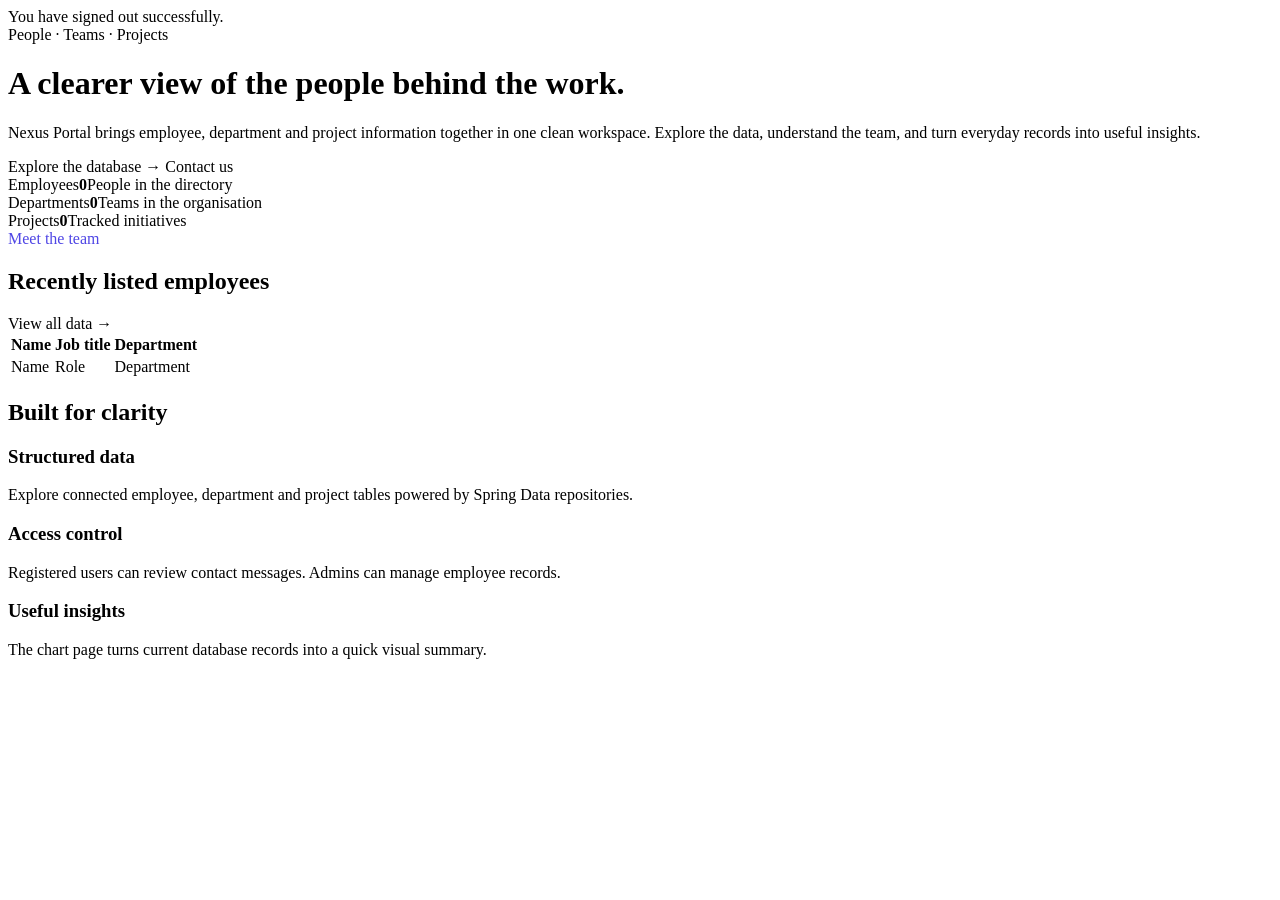
==== src/main/resources/templates/index.html @ 520b12ad "Initial commit: Complete Nexus Portal with Auth, CRUD, Chart, and REST API" ====
<!doctype html><html lang="en" xmlns:th="http://www.thymeleaf.org" xmlns:sec="http://www.thymeleaf.org/extras/spring-security"><head><meta charset="utf-8"><meta name="viewport" content="width=device-width, initial-scale=1"><title>Nexus Portal | Home</title><link rel="stylesheet" th:href="@{/css/style.css}"></head><body><nav th:replace="~{fragments :: nav}"></nav><main class="container"><div th:if="${param.logout}" class="alert">You have signed out successfully.</div><div class="hero"><div class="eyebrow">People · Teams · Projects</div><h1>A clearer view of the people behind the work.</h1><p>Nexus Portal brings employee, department and project information together in one clean workspace. Explore the data, understand the team, and turn everyday records into useful insights.</p><a class="btn" th:href="@{/database}">Explore the database →</a> <a class="btn secondary" th:href="@{/contact}">Contact us</a></div><div class="stats"><div class="stat"><span class="muted">Employees</span><strong th:text="${employeeCount}">0</strong><span class="muted">People in the directory</span></div><div class="stat"><span class="muted">Departments</span><strong th:text="${departmentCount}">0</strong><span class="muted">Teams in the organisation</span></div><div class="stat"><span class="muted">Projects</span><strong th:text="${projectCount}">0</strong><span class="muted">Tracked initiatives</span></div></div><div class="section-head"><div><div class="eyebrow" style="color:#4f46e5">Meet the team</div><h2>Recently listed employees</h2></div><a th:href="@{/database}">View all data →</a></div><div class="table-wrap"><table><thead><tr><th>Name</th><th>Job title</th><th>Department</th></tr></thead><tbody><tr th:each="e:${latestEmployees}"><td th:text="${e.fullName}">Name</td><td th:text="${e.jobTitle}">Role</td><td th:text="${e.department != null ? e.department.name : 'Unassigned'}">Department</td></tr></tbody></table></div><div class="section-head"><h2>Built for clarity</h2></div><div class="grid"><div class="card"><h3>Structured data</h3><p class="muted">Explore connected employee, department and project tables powered by Spring Data repositories.</p></div><div class="card"><h3>Access control</h3><p class="muted">Registered users can review contact messages. Admins can manage employee records.</p></div><div class="card"><h3>Useful insights</h3><p class="muted">The chart page turns current database records into a quick visual summary.</p></div></div></main><footer th:replace="~{fragments :: footer}"></footer><script th:src="@{/js/app.js}"></script></body></html>
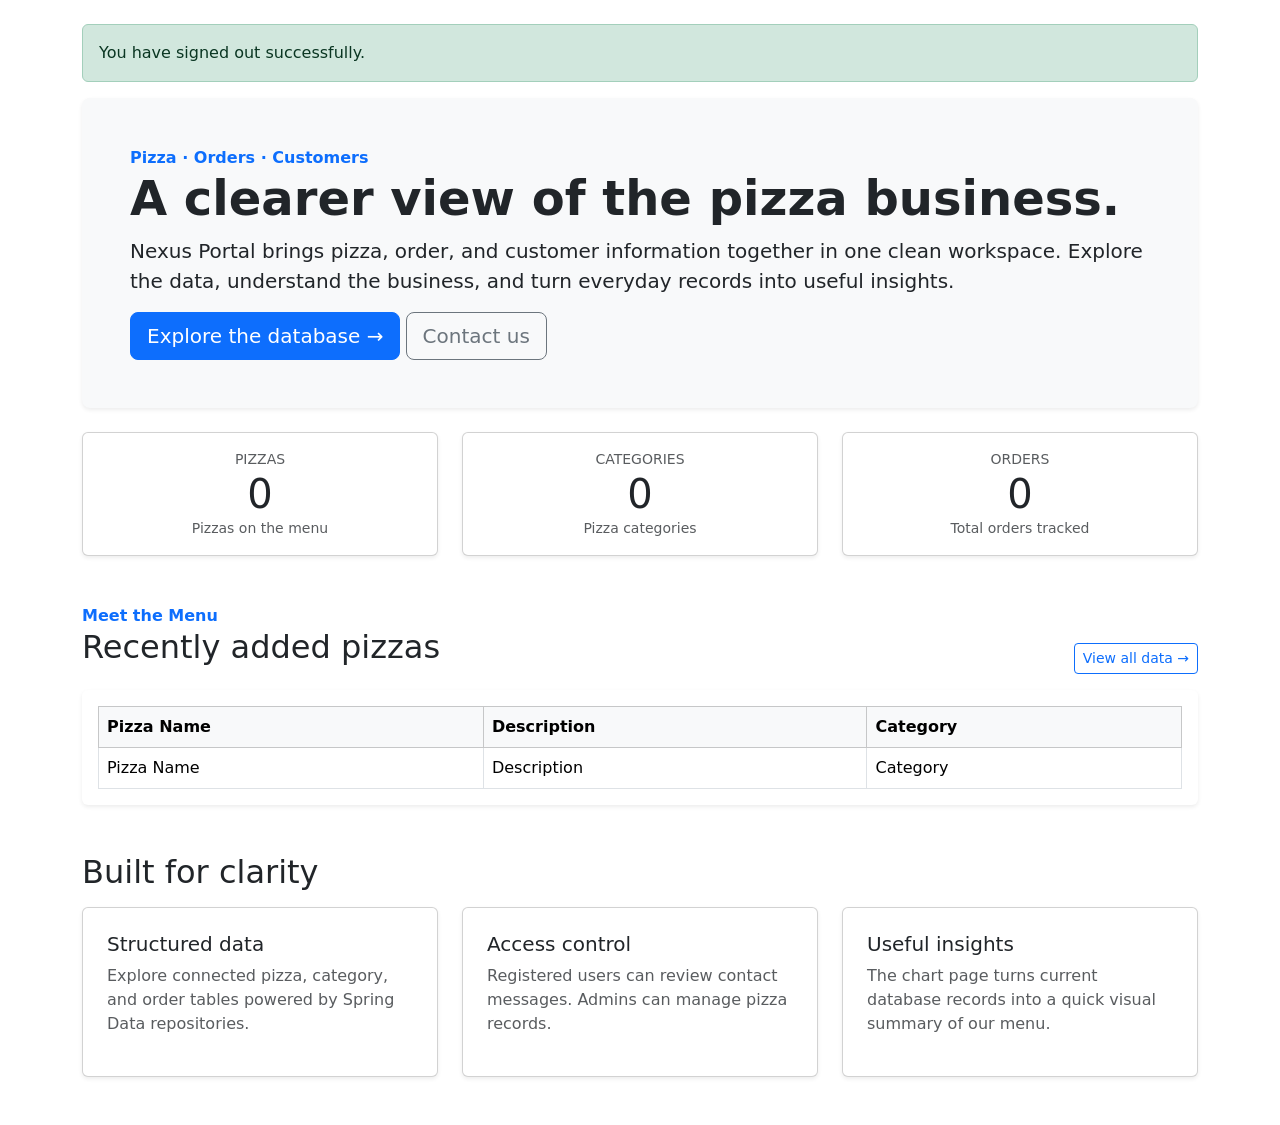
==== commit ff13da1a: "feat: integrate Bootstrap 5 as named theme across all UI pages" ====
--- a/src/main/resources/templates/index.html
+++ b/src/main/resources/templates/index.html
@@ -1 +1,109 @@
-<!doctype html><html lang="en" xmlns:th="http://www.thymeleaf.org" xmlns:sec="http://www.thymeleaf.org/extras/spring-security"><head><meta charset="utf-8"><meta name="viewport" content="width=device-width, initial-scale=1"><title>Nexus Portal | Home</title><link rel="stylesheet" th:href="@{/css/style.css}"></head><body><nav th:replace="~{fragments :: nav}"></nav><main class="container"><div th:if="${param.logout}" class="alert">You have signed out successfully.</div><div class="hero"><div class="eyebrow">People · Teams · Projects</div><h1>A clearer view of the people behind the work.</h1><p>Nexus Portal brings employee, department and project information together in one clean workspace. Explore the data, understand the team, and turn everyday records into useful insights.</p><a class="btn" th:href="@{/database}">Explore the database →</a> <a class="btn secondary" th:href="@{/contact}">Contact us</a></div><div class="stats"><div class="stat"><span class="muted">Employees</span><strong th:text="${employeeCount}">0</strong><span class="muted">People in the directory</span></div><div class="stat"><span class="muted">Departments</span><strong th:text="${departmentCount}">0</strong><span class="muted">Teams in the organisation</span></div><div class="stat"><span class="muted">Projects</span><strong th:text="${projectCount}">0</strong><span class="muted">Tracked initiatives</span></div></div><div class="section-head"><div><div class="eyebrow" style="color:#4f46e5">Meet the team</div><h2>Recently listed employees</h2></div><a th:href="@{/database}">View all data →</a></div><div class="table-wrap"><table><thead><tr><th>Name</th><th>Job title</th><th>Department</th></tr></thead><tbody><tr th:each="e:${latestEmployees}"><td th:text="${e.fullName}">Name</td><td th:text="${e.jobTitle}">Role</td><td th:text="${e.department != null ? e.department.name : 'Unassigned'}">Department</td></tr></tbody></table></div><div class="section-head"><h2>Built for clarity</h2></div><div class="grid"><div class="card"><h3>Structured data</h3><p class="muted">Explore connected employee, department and project tables powered by Spring Data repositories.</p></div><div class="card"><h3>Access control</h3><p class="muted">Registered users can review contact messages. Admins can manage employee records.</p></div><div class="card"><h3>Useful insights</h3><p class="muted">The chart page turns current database records into a quick visual summary.</p></div></div></main><footer th:replace="~{fragments :: footer}"></footer><script th:src="@{/js/app.js}"></script></body></html>
+<!doctype html>
+<html lang="en" xmlns:th="http://www.thymeleaf.org" xmlns:sec="http://www.thymeleaf.org/extras/spring-security">
+<head>
+    <meta charset="utf-8">
+    <meta name="viewport" content="width=device-width, initial-scale=1">
+    <title>Nexus Portal | Home</title>
+    <!-- Bootstrap 5 Named Theme -->
+    <link href="https://cdn.jsdelivr.net/npm/bootstrap@5.3.2/dist/css/bootstrap.min.css" rel="stylesheet">
+    <!-- Custom CSS -->
+    <link rel="stylesheet" th:href="@{/css/style.css}">
+</head>
+<body>
+
+    <nav th:replace="~{fragments :: nav}"></nav>
+
+    <main class="container mt-4">
+        <div th:if="${param.logout}" class="alert alert-success">You have signed out successfully.</div>
+
+        <!-- Hero Section -->
+        <div class="hero p-5 mb-4 bg-light rounded-3 shadow-sm">
+            <div class="eyebrow text-primary fw-bold">Pizza · Orders · Customers</div>
+            <h1 class="display-5 fw-bold">A clearer view of the pizza business.</h1>
+            <p class="lead">Nexus Portal brings pizza, order, and customer information together in one clean workspace. Explore the data, understand the business, and turn everyday records into useful insights.</p>
+            <a class="btn btn-primary btn-lg" th:href="@{/database}">Explore the database →</a> 
+            <a class="btn btn-outline-secondary btn-lg" th:href="@{/contact}">Contact us</a>
+        </div>
+
+        <!-- Stats Section -->
+        <div class="row text-center mb-5">
+            <div class="col-md-4">
+                <div class="card shadow-sm p-3">
+                    <span class="text-muted text-uppercase small">Pizzas</span>
+                    <strong class="display-6" th:text="${employeeCount}">0</strong>
+                    <span class="text-muted small">Pizzas on the menu</span>
+                </div>
+            </div>
+            <div class="col-md-4">
+                <div class="card shadow-sm p-3">
+                    <span class="text-muted text-uppercase small">Categories</span>
+                    <strong class="display-6" th:text="${departmentCount}">0</strong>
+                    <span class="text-muted small">Pizza categories</span>
+                </div>
+            </div>
+            <div class="col-md-4">
+                <div class="card shadow-sm p-3">
+                    <span class="text-muted text-uppercase small">Orders</span>
+                    <strong class="display-6" th:text="${projectCount}">0</strong>
+                    <span class="text-muted small">Total orders tracked</span>
+                </div>
+            </div>
+        </div>
+
+        <!-- Recently Listed Section -->
+        <div class="d-flex justify-content-between align-items-end mb-3">
+            <div>
+                <div class="eyebrow text-primary fw-bold">Meet the Menu</div>
+                <h2>Recently added pizzas</h2>
+            </div>
+            <a th:href="@{/database}" class="btn btn-sm btn-outline-primary">View all data →</a>
+        </div>
+
+        <div class="table-wrap shadow-sm rounded bg-white p-3 mb-5">
+            <table class="table table-hover table-bordered align-middle mb-0">
+                <thead class="table-light">
+                    <tr>
+                        <th>Pizza Name</th>
+                        <th>Description</th>
+                        <th>Category</th>
+                    </tr>
+                </thead>
+                <tbody>
+                    <tr th:each="e:${latestEmployees}">
+                        <td th:text="${e.fullName}">Pizza Name</td>
+                        <td th:text="${e.jobTitle}">Description</td>
+                        <td th:text="${e.department != null ? e.department.name : 'Uncategorized'}">Category</td>
+                    </tr>
+                </tbody>
+            </table>
+        </div>
+
+        <!-- Features Section -->
+        <h2 class="mb-3">Built for clarity</h2>
+        <div class="row g-4 mb-5">
+            <div class="col-md-4">
+                <div class="card h-100 shadow-sm p-4">
+                    <h3 class="h5">Structured data</h3>
+                    <p class="text-muted">Explore connected pizza, category, and order tables powered by Spring Data repositories.</p>
+                </div>
+            </div>
+            <div class="col-md-4">
+                <div class="card h-100 shadow-sm p-4">
+                    <h3 class="h5">Access control</h3>
+                    <p class="text-muted">Registered users can review contact messages. Admins can manage pizza records.</p>
+                </div>
+            </div>
+            <div class="col-md-4">
+                <div class="card h-100 shadow-sm p-4">
+                    <h3 class="h5">Useful insights</h3>
+                    <p class="text-muted">The chart page turns current database records into a quick visual summary of our menu.</p>
+                </div>
+            </div>
+        </div>
+    </main>
+
+    <footer th:replace="~{fragments :: footer}"></footer>
+
+    <script th:src="@{/js/app.js}"></script>
+</body>
+</html>
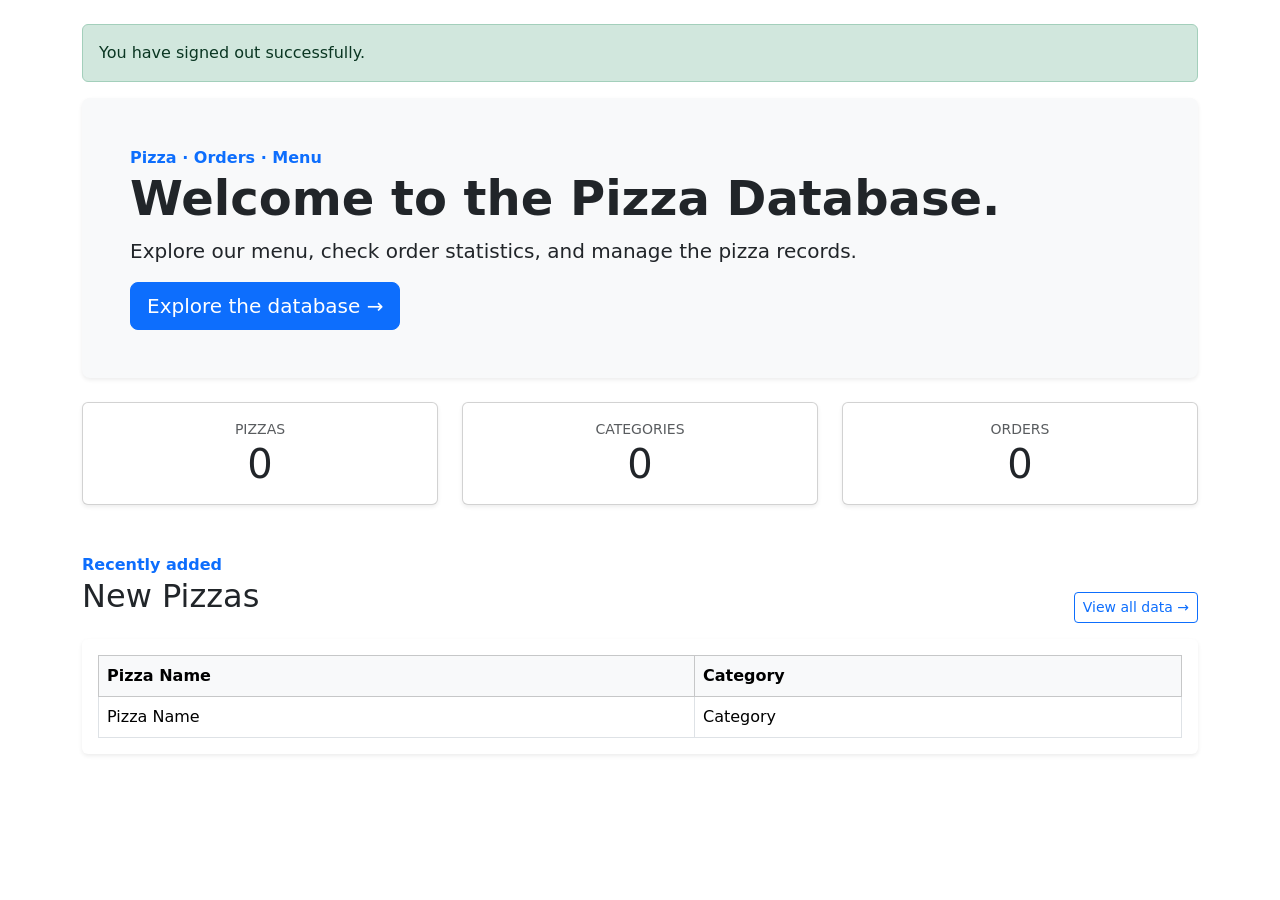
==== commit 8028ceff: "feat: complete migration to Pizza database and fix Bootstrap navbar UI" ====
--- a/src/main/resources/templates/index.html
+++ b/src/main/resources/templates/index.html
@@ -4,106 +4,64 @@
     <meta charset="utf-8">
     <meta name="viewport" content="width=device-width, initial-scale=1">
     <title>Nexus Portal | Home</title>
-    <!-- Bootstrap 5 Named Theme -->
     <link href="https://cdn.jsdelivr.net/npm/bootstrap@5.3.2/dist/css/bootstrap.min.css" rel="stylesheet">
-    <!-- Custom CSS -->
     <link rel="stylesheet" th:href="@{/css/style.css}">
 </head>
 <body>
-
     <nav th:replace="~{fragments :: nav}"></nav>
-
     <main class="container mt-4">
         <div th:if="${param.logout}" class="alert alert-success">You have signed out successfully.</div>
-
-        <!-- Hero Section -->
         <div class="hero p-5 mb-4 bg-light rounded-3 shadow-sm">
-            <div class="eyebrow text-primary fw-bold">Pizza · Orders · Customers</div>
-            <h1 class="display-5 fw-bold">A clearer view of the pizza business.</h1>
-            <p class="lead">Nexus Portal brings pizza, order, and customer information together in one clean workspace. Explore the data, understand the business, and turn everyday records into useful insights.</p>
+            <div class="eyebrow text-primary fw-bold">Pizza · Orders · Menu</div>
+            <h1 class="display-5 fw-bold">Welcome to the Pizza Database.</h1>
+            <p class="lead">Explore our menu, check order statistics, and manage the pizza records.</p>
             <a class="btn btn-primary btn-lg" th:href="@{/database}">Explore the database →</a> 
-            <a class="btn btn-outline-secondary btn-lg" th:href="@{/contact}">Contact us</a>
         </div>
-
-        <!-- Stats Section -->
         <div class="row text-center mb-5">
             <div class="col-md-4">
                 <div class="card shadow-sm p-3">
                     <span class="text-muted text-uppercase small">Pizzas</span>
-                    <strong class="display-6" th:text="${employeeCount}">0</strong>
-                    <span class="text-muted small">Pizzas on the menu</span>
+                    <strong class="display-6" th:text="${pizzaCount}">0</strong>
                 </div>
             </div>
             <div class="col-md-4">
                 <div class="card shadow-sm p-3">
                     <span class="text-muted text-uppercase small">Categories</span>
-                    <strong class="display-6" th:text="${departmentCount}">0</strong>
-                    <span class="text-muted small">Pizza categories</span>
+                    <strong class="display-6" th:text="${categoryCount}">0</strong>
                 </div>
             </div>
             <div class="col-md-4">
                 <div class="card shadow-sm p-3">
                     <span class="text-muted text-uppercase small">Orders</span>
-                    <strong class="display-6" th:text="${projectCount}">0</strong>
-                    <span class="text-muted small">Total orders tracked</span>
+                    <strong class="display-6" th:text="${orderCount}">0</strong>
                 </div>
             </div>
         </div>
-
-        <!-- Recently Listed Section -->
         <div class="d-flex justify-content-between align-items-end mb-3">
             <div>
-                <div class="eyebrow text-primary fw-bold">Meet the Menu</div>
-                <h2>Recently added pizzas</h2>
+                <div class="eyebrow text-primary fw-bold">Recently added</div>
+                <h2>New Pizzas</h2>
             </div>
             <a th:href="@{/database}" class="btn btn-sm btn-outline-primary">View all data →</a>
         </div>
-
         <div class="table-wrap shadow-sm rounded bg-white p-3 mb-5">
             <table class="table table-hover table-bordered align-middle mb-0">
                 <thead class="table-light">
                     <tr>
                         <th>Pizza Name</th>
-                        <th>Description</th>
                         <th>Category</th>
                     </tr>
                 </thead>
                 <tbody>
-                    <tr th:each="e:${latestEmployees}">
-                        <td th:text="${e.fullName}">Pizza Name</td>
-                        <td th:text="${e.jobTitle}">Description</td>
-                        <td th:text="${e.department != null ? e.department.name : 'Uncategorized'}">Category</td>
+                    <tr th:each="p:${latestPizzas}">
+                        <td th:text="${p.pname}">Pizza Name</td>
+                        <td th:text="${p.category != null ? p.category.cname : 'Uncategorized'}">Category</td>
                     </tr>
                 </tbody>
             </table>
         </div>
-
-        <!-- Features Section -->
-        <h2 class="mb-3">Built for clarity</h2>
-        <div class="row g-4 mb-5">
-            <div class="col-md-4">
-                <div class="card h-100 shadow-sm p-4">
-                    <h3 class="h5">Structured data</h3>
-                    <p class="text-muted">Explore connected pizza, category, and order tables powered by Spring Data repositories.</p>
-                </div>
-            </div>
-            <div class="col-md-4">
-                <div class="card h-100 shadow-sm p-4">
-                    <h3 class="h5">Access control</h3>
-                    <p class="text-muted">Registered users can review contact messages. Admins can manage pizza records.</p>
-                </div>
-            </div>
-            <div class="col-md-4">
-                <div class="card h-100 shadow-sm p-4">
-                    <h3 class="h5">Useful insights</h3>
-                    <p class="text-muted">The chart page turns current database records into a quick visual summary of our menu.</p>
-                </div>
-            </div>
-        </div>
     </main>
-
     <footer th:replace="~{fragments :: footer}"></footer>
-
     <script th:src="@{/js/app.js}"></script>
 </body>
 </html>
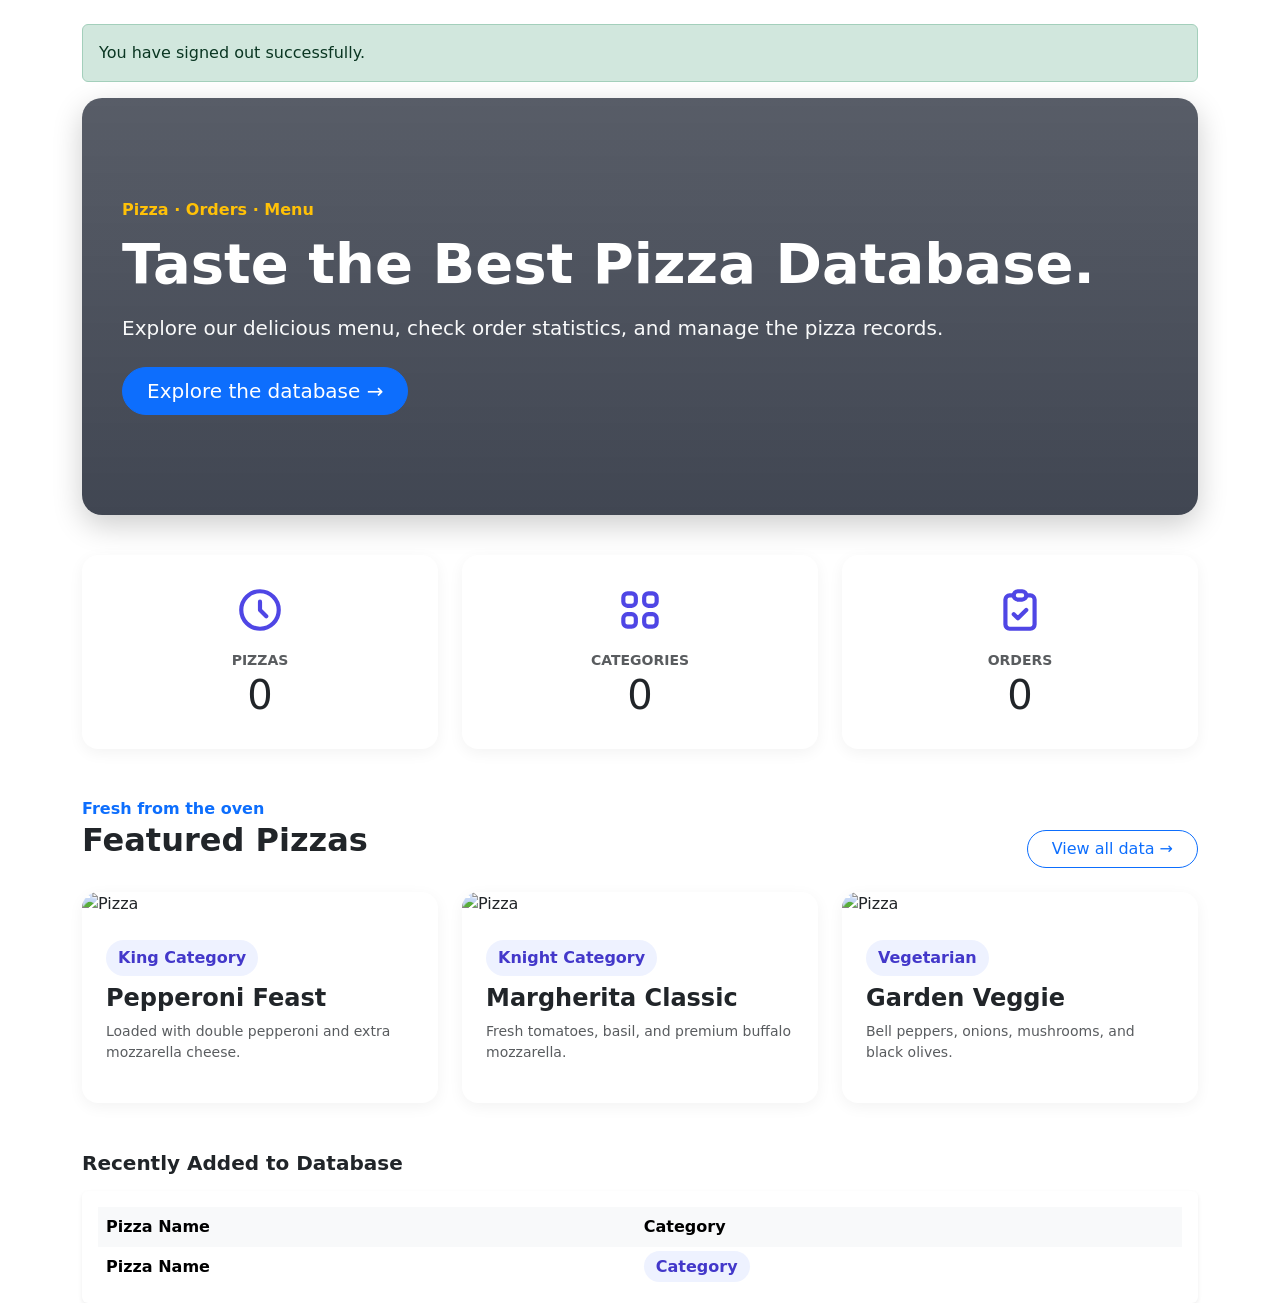
==== commit 1c2a079d: "feat: add pizza images to homepage and fix chart API routing" ====
--- a/src/main/resources/templates/index.html
+++ b/src/main/resources/templates/index.html
@@ -6,60 +6,178 @@
     <title>Nexus Portal | Home</title>
     <link href="https://cdn.jsdelivr.net/npm/bootstrap@5.3.2/dist/css/bootstrap.min.css" rel="stylesheet">
     <link rel="stylesheet" th:href="@{/css/style.css}">
+    <style>
+        /* Custom styles for the new Homepage */
+        .hero-banner {
+            background: linear-gradient(rgba(17, 24, 39, 0.7), rgba(17, 24, 39, 0.8)), 
+                        url('https://images.unsplash.com/photo-1513104890138-7c749659a591?q=80&w=2070&auto=format&fit=crop') center/cover no-repeat;
+            color: white;
+            border-radius: 20px;
+            padding: 100px 40px;
+            margin-bottom: 40px;
+            box-shadow: 0 10px 30px rgba(0,0,0,0.2);
+        }
+        
+        .stat-card {
+            background: white;
+            border-radius: 16px;
+            padding: 30px;
+            border: none;
+            box-shadow: 0 4px 15px rgba(0,0,0,0.05);
+            transition: transform 0.3s ease;
+            display: flex;
+            flex-direction: column;
+            align-items: center;
+        }
+        
+        .stat-card:hover {
+            transform: translateY(-5px);
+        }
+
+        .stat-icon {
+            width: 50px;
+            height: 50px;
+            margin-bottom: 15px;
+            color: #4f46e5;
+        }
+
+        .pizza-card {
+            border: none;
+            border-radius: 16px;
+            overflow: hidden;
+            box-shadow: 0 4px 15px rgba(0,0,0,0.05);
+            transition: transform 0.3s ease, box-shadow 0.3s ease;
+            background: white;
+        }
+
+        .pizza-card:hover {
+            transform: translateY(-8px);
+            box-shadow: 0 12px 25px rgba(0,0,0,0.1);
+        }
+
+        .pizza-img {
+            height: 200px;
+            object-fit: cover;
+            width: 100%;
+        }
+
+        .badge-category {
+            background-color: #eef2ff;
+            color: #4338ca;
+            font-weight: 600;
+            padding: 6px 12px;
+            border-radius: 50px;
+        }
+    </style>
 </head>
 <body>
     <nav th:replace="~{fragments :: nav}"></nav>
+    
     <main class="container mt-4">
         <div th:if="${param.logout}" class="alert alert-success">You have signed out successfully.</div>
-        <div class="hero p-5 mb-4 bg-light rounded-3 shadow-sm">
-            <div class="eyebrow text-primary fw-bold">Pizza · Orders · Menu</div>
-            <h1 class="display-5 fw-bold">Welcome to the Pizza Database.</h1>
-            <p class="lead">Explore our menu, check order statistics, and manage the pizza records.</p>
-            <a class="btn btn-primary btn-lg" th:href="@{/database}">Explore the database →</a> 
+        
+        <!-- New Hero Banner with Pizza Background -->
+        <div class="hero-banner text-center text-md-start">
+            <div class="eyebrow text-warning fw-bold mb-2">Pizza · Orders · Menu</div>
+            <h1 class="display-4 fw-bold mb-3">Taste the Best Pizza Database.</h1>
+            <p class="lead mb-4 text-light">Explore our delicious menu, check order statistics, and manage the pizza records.</p>
+            <a class="btn btn-primary btn-lg rounded-pill px-4" th:href="@{/database}">Explore the database →</a> 
         </div>
-        <div class="row text-center mb-5">
+
+        <!-- Stats Section with SVG Icons -->
+        <div class="row text-center mb-5 g-4">
             <div class="col-md-4">
-                <div class="card shadow-sm p-3">
-                    <span class="text-muted text-uppercase small">Pizzas</span>
+                <div class="stat-card">
+                    <!-- Pizza SVG -->
+                    <svg class="stat-icon" fill="none" stroke="currentColor" viewBox="0 0 24 24" xmlns="http://www.w3.org/2000/svg"><path stroke-linecap="round" stroke-linejoin="round" stroke-width="2" d="M12 8v4l3 3m6-3a9 9 0 11-18 0 9 9 0 0118 0z"></path></svg>
+                    <span class="text-muted text-uppercase small fw-bold">Pizzas</span>
                     <strong class="display-6" th:text="${pizzaCount}">0</strong>
                 </div>
             </div>
             <div class="col-md-4">
-                <div class="card shadow-sm p-3">
-                    <span class="text-muted text-uppercase small">Categories</span>
+                <div class="stat-card">
+                    <!-- Category SVG -->
+                    <svg class="stat-icon" fill="none" stroke="currentColor" viewBox="0 0 24 24" xmlns="http://www.w3.org/2000/svg"><path stroke-linecap="round" stroke-linejoin="round" stroke-width="2" d="M4 6a2 2 0 012-2h2a2 2 0 012 2v2a2 2 0 01-2 2H6a2 2 0 01-2-2V6zM14 6a2 2 0 012-2h2a2 2 0 012 2v2a2 2 0 01-2 2h-2a2 2 0 01-2-2V6zM4 16a2 2 0 012-2h2a2 2 0 012 2v2a2 2 0 01-2 2H6a2 2 0 01-2-2v-2zM14 16a2 2 0 012-2h2a2 2 0 012 2v2a2 2 0 01-2 2h-2a2 2 0 01-2-2v-2z"></path></svg>
+                    <span class="text-muted text-uppercase small fw-bold">Categories</span>
                     <strong class="display-6" th:text="${categoryCount}">0</strong>
                 </div>
             </div>
             <div class="col-md-4">
-                <div class="card shadow-sm p-3">
-                    <span class="text-muted text-uppercase small">Orders</span>
+                <div class="stat-card">
+                    <!-- Order SVG -->
+                    <svg class="stat-icon" fill="none" stroke="currentColor" viewBox="0 0 24 24" xmlns="http://www.w3.org/2000/svg"><path stroke-linecap="round" stroke-linejoin="round" stroke-width="2" d="M9 5H7a2 2 0 00-2 2v12a2 2 0 002 2h10a2 2 0 002-2V7a2 2 0 00-2-2h-2M9 5a2 2 0 002 2h2a2 2 0 002-2M9 5a2 2 0 012-2h2a2 2 0 012 2m-6 9l2 2 4-4"></path></svg>
+                    <span class="text-muted text-uppercase small fw-bold">Orders</span>
                     <strong class="display-6" th:text="${orderCount}">0</strong>
                 </div>
             </div>
         </div>
-        <div class="d-flex justify-content-between align-items-end mb-3">
+
+        <!-- Recently Added Pizzas Section with Images -->
+        <div class="d-flex justify-content-between align-items-end mb-4">
             <div>
-                <div class="eyebrow text-primary fw-bold">Recently added</div>
-                <h2>New Pizzas</h2>
+                <div class="eyebrow text-primary fw-bold">Fresh from the oven</div>
+                <h2 class="fw-bold">Featured Pizzas</h2>
             </div>
-            <a th:href="@{/database}" class="btn btn-sm btn-outline-primary">View all data →</a>
+            <a th:href="@{/database}" class="btn btn-outline-primary rounded-pill px-4">View all data →</a>
         </div>
-        <div class="table-wrap shadow-sm rounded bg-white p-3 mb-5">
-            <table class="table table-hover table-bordered align-middle mb-0">
-                <thead class="table-light">
-                    <tr>
-                        <th>Pizza Name</th>
-                        <th>Category</th>
-                    </tr>
-                </thead>
-                <tbody>
-                    <tr th:each="p:${latestPizzas}">
-                        <td th:text="${p.pname}">Pizza Name</td>
-                        <td th:text="${p.category != null ? p.category.cname : 'Uncategorized'}">Category</td>
-                    </tr>
-                </tbody>
-            </table>
+
+        <div class="row g-4 mb-5">
+            <!-- Card 1 -->
+            <div class="col-md-4">
+                <div class="pizza-card">
+                    <img src="https://images.unsplash.com/photo-1574071318508-1cdbab80d002?q=80&w=2069&auto=format&fit=crop" class="pizza-img" alt="Pizza">
+                    <div class="p-4">
+                        <span class="badge-category mb-2 d-inline-block">King Category</span>
+                        <h4 class="fw-bold">Pepperoni Feast</h4>
+                        <p class="text-muted small">Loaded with double pepperoni and extra mozzarella cheese.</p>
+                    </div>
+                </div>
+            </div>
+            <!-- Card 2 -->
+            <div class="col-md-4">
+                <div class="pizza-card">
+                    <img src="https://images.unsplash.com/photo-1565299624946-b28f40a0ae38?q=80&w=1981&auto=format&fit=crop" class="pizza-img" alt="Pizza">
+                    <div class="p-4">
+                        <span class="badge-category mb-2 d-inline-block">Knight Category</span>
+                        <h4 class="fw-bold">Margherita Classic</h4>
+                        <p class="text-muted small">Fresh tomatoes, basil, and premium buffalo mozzarella.</p>
+                    </div>
+                </div>
+            </div>
+            <!-- Card 3 -->
+            <div class="col-md-4">
+                <div class="pizza-card">
+                    <img src="https://images.unsplash.com/photo-1571407970349-bc81e7e96d47?q=80&w=2025&auto=format&fit=crop" class="pizza-img" alt="Pizza">
+                    <div class="p-4">
+                        <span class="badge-category mb-2 d-inline-block">Vegetarian</span>
+                        <h4 class="fw-bold">Garden Veggie</h4>
+                        <p class="text-muted small">Bell peppers, onions, mushrooms, and black olives.</p>
+                    </div>
+                </div>
+            </div>
         </div>
+
+        <!-- Optional: A table showing the actual latest pizzas from your DB (Smaller, at the bottom) -->
+        <div class="mt-5">
+            <h5 class="fw-bold mb-3">Recently Added to Database</h5>
+            <div class="table-wrap shadow-sm rounded bg-white p-3">
+                <table class="table table-borderless align-middle mb-0">
+                    <thead class="table-light">
+                        <tr>
+                            <th>Pizza Name</th>
+                            <th>Category</th>
+                        </tr>
+                    </thead>
+                    <tbody>
+                        <tr th:each="p:${latestPizzas}">
+                            <td class="fw-bold" th:text="${p.pname}">Pizza Name</td>
+                            <td><span class="badge-category" th:text="${p.category != null ? p.category.cname : 'Uncategorized'}">Category</span></td>
+                        </tr>
+                    </tbody>
+                </table>
+            </div>
+        </div>
+
     </main>
     <footer th:replace="~{fragments :: footer}"></footer>
     <script th:src="@{/js/app.js}"></script>
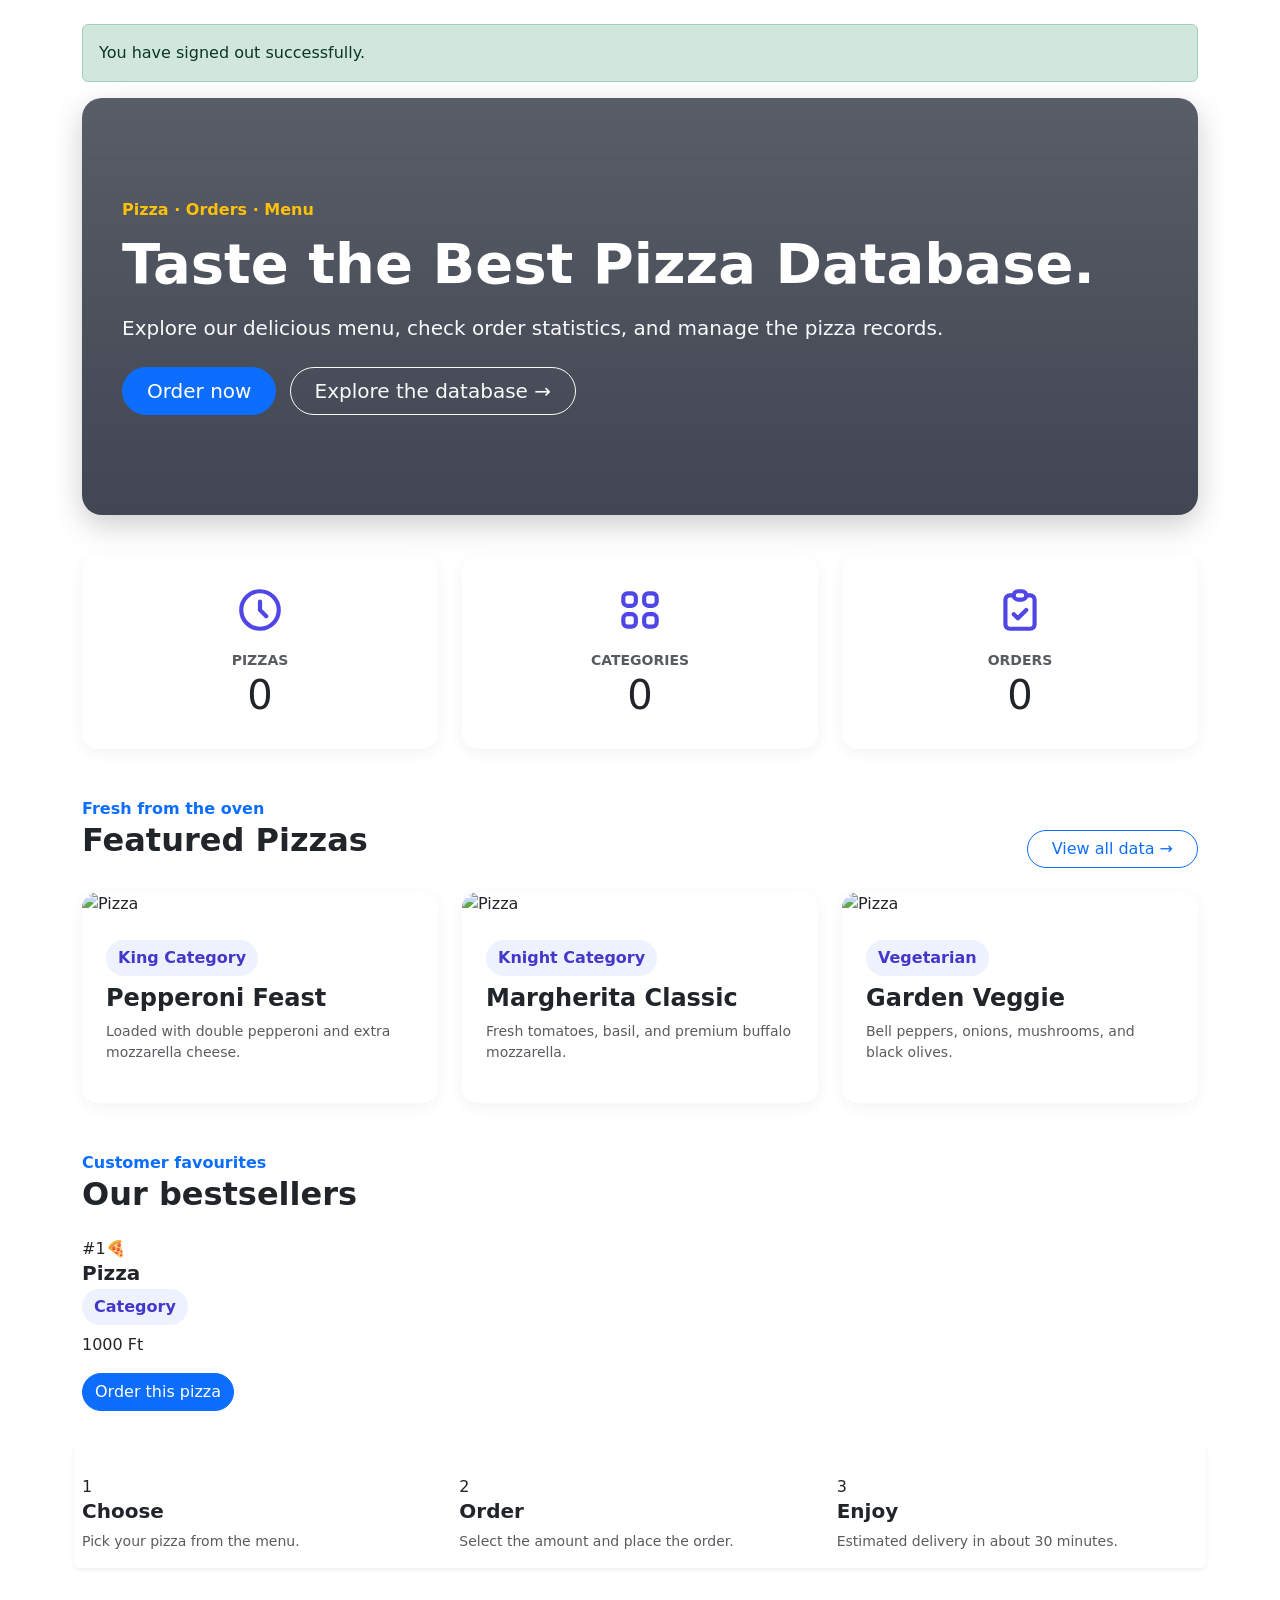
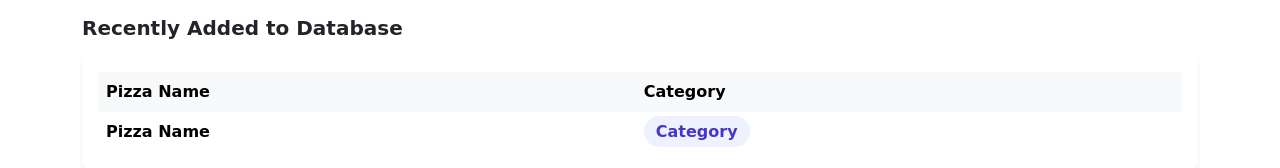
==== commit 79dd018b: "Add order page, pizza branding, README, rename API controller" ====
--- a/src/main/resources/templates/index.html
+++ b/src/main/resources/templates/index.html
@@ -81,7 +81,7 @@
             <div class="eyebrow text-warning fw-bold mb-2">Pizza · Orders · Menu</div>
             <h1 class="display-4 fw-bold mb-3">Taste the Best Pizza Database.</h1>
             <p class="lead mb-4 text-light">Explore our delicious menu, check order statistics, and manage the pizza records.</p>
-            <a class="btn btn-primary btn-lg rounded-pill px-4" th:href="@{/database}">Explore the database →</a> 
+            <a class="btn btn-primary btn-lg rounded-pill px-4 me-2" th:href="@{/order}">Order now</a> <a class="btn btn-outline-light btn-lg rounded-pill px-4" th:href="@{/database}">Explore the database →</a> 
         </div>
 
         <!-- Stats Section with SVG Icons -->
@@ -155,6 +155,32 @@
                     </div>
                 </div>
             </div>
+        </div>
+
+        <!-- Our bestsellers (from the database) -->
+        <div class="mb-4">
+            <div class="eyebrow text-primary fw-bold">Customer favourites</div>
+            <h2 class="fw-bold">Our bestsellers</h2>
+        </div>
+        <div class="row g-4 mb-5">
+            <div class="col-sm-6 col-lg-3" th:each="p, st : ${latestPizzas}">
+                <div class="best-card">
+                    <div class="best-top"><span class="best-rank" th:text="'#' + ${st.count}">#1</span>&#127829;</div>
+                    <div class="best-body">
+                        <h5 class="fw-bold mb-1" th:text="${p.pname}">Pizza</h5>
+                        <span class="badge-category mb-2 d-inline-block" th:text="${p.category != null ? p.category.cname : 'Uncategorized'}">Category</span>
+                        <div class="best-price mb-3" th:if="${p.category != null}" th:text="${#numbers.formatInteger(p.category.price, 1)} + ' Ft'">1000 Ft</div>
+                        <a class="btn btn-primary rounded-pill mt-auto" th:href="@{/order(pizza=${p.pname})}">Order this pizza</a>
+                    </div>
+                </div>
+            </div>
+        </div>
+
+        <!-- How it works -->
+        <div class="row g-3 mb-5 bg-white rounded shadow-sm py-3">
+            <div class="col-md-4 how-step"><div class="num">1</div><h5 class="fw-bold">Choose</h5><p class="text-muted small mb-0">Pick your pizza from the menu.</p></div>
+            <div class="col-md-4 how-step"><div class="num">2</div><h5 class="fw-bold">Order</h5><p class="text-muted small mb-0">Select the amount and place the order.</p></div>
+            <div class="col-md-4 how-step"><div class="num">3</div><h5 class="fw-bold">Enjoy</h5><p class="text-muted small mb-0">Estimated delivery in about 30 minutes.</p></div>
         </div>
 
         <!-- Optional: A table showing the actual latest pizzas from your DB (Smaller, at the bottom) -->
